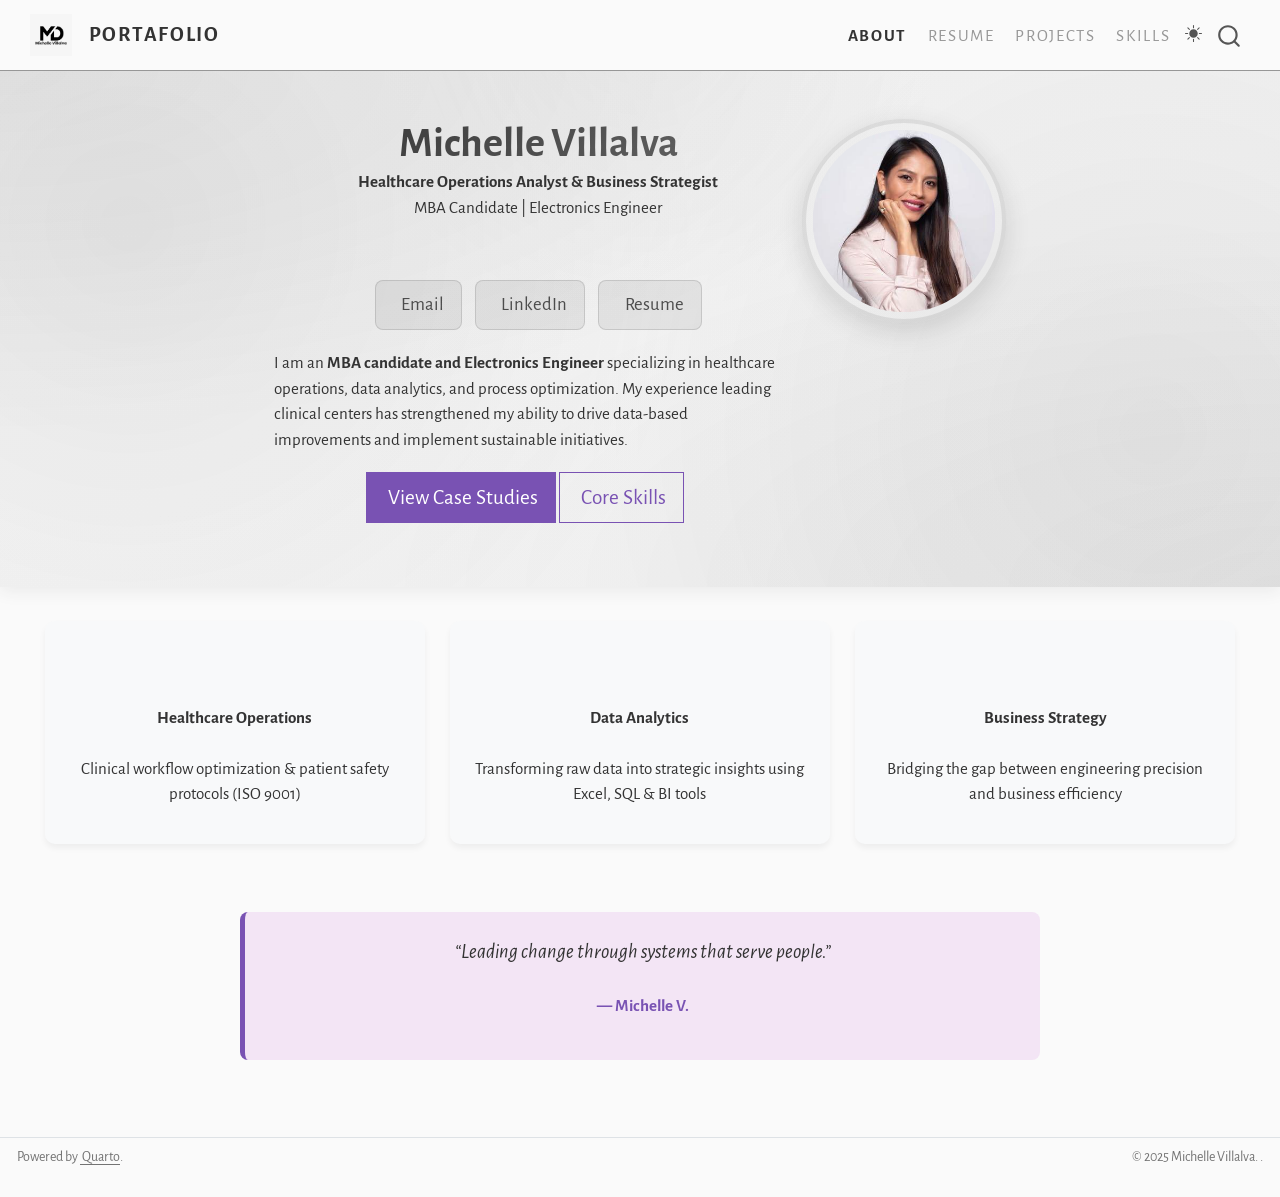
==== index.html @ 833f170c "Built site for gh-pages" ====
<!DOCTYPE html>
<html xmlns="http://www.w3.org/1999/xhtml" lang="en-GB" xml:lang="en-GB"><head>

<meta charset="utf-8">
<meta name="generator" content="quarto-1.8.25">

<meta name="viewport" content="width=device-width, initial-scale=1.0, user-scalable=yes">


<title>Michelle Villalva – Portafolio</title>
<style>
code{white-space: pre-wrap;}
span.smallcaps{font-variant: small-caps;}
div.columns{display: flex; gap: min(4vw, 1.5em);}
div.column{flex: auto; overflow-x: auto;}
div.hanging-indent{margin-left: 1.5em; text-indent: -1.5em;}
ul.task-list{list-style: none;}
ul.task-list li input[type="checkbox"] {
  width: 0.8em;
  margin: 0 0.8em 0.2em -1em; /* quarto-specific, see https://github.com/quarto-dev/quarto-cli/issues/4556 */ 
  vertical-align: middle;
}
</style>


<script src="site_libs/quarto-nav/quarto-nav.js"></script>
<script src="site_libs/quarto-nav/headroom.min.js"></script>
<script src="site_libs/clipboard/clipboard.min.js"></script>
<script src="site_libs/quarto-search/autocomplete.umd.js"></script>
<script src="site_libs/quarto-search/fuse.min.js"></script>
<script src="site_libs/quarto-search/quarto-search.js"></script>
<meta name="quarto:offset" content="./">
<link href="./Images/Logo.png" rel="icon" type="image/png">
<script src="site_libs/quarto-html/quarto.js" type="module"></script>
<script src="site_libs/quarto-html/tabsets/tabsets.js" type="module"></script>
<script src="site_libs/quarto-html/axe/axe-check.js" type="module"></script>
<script src="site_libs/quarto-html/popper.min.js"></script>
<script src="site_libs/quarto-html/tippy.umd.min.js"></script>
<link href="site_libs/quarto-html/tippy.css" rel="stylesheet">
<link href="site_libs/quarto-html/quarto-syntax-highlighting-7b89279ff1a6dce999919e0e67d4d9ec.css" rel="stylesheet" class="quarto-color-scheme" id="quarto-text-highlighting-styles">
<link href="site_libs/quarto-html/quarto-syntax-highlighting-dark-707d8167ce6003fca903bfe2be84ab7f.css" rel="stylesheet" class="quarto-color-scheme quarto-color-alternate" id="quarto-text-highlighting-styles">
<link href="site_libs/quarto-html/quarto-syntax-highlighting-7b89279ff1a6dce999919e0e67d4d9ec.css" rel="stylesheet" class="quarto-color-scheme-extra" id="quarto-text-highlighting-styles">
<script src="site_libs/bootstrap/bootstrap.min.js"></script>
<link href="site_libs/bootstrap/bootstrap-icons.css" rel="stylesheet">
<link href="site_libs/bootstrap/bootstrap-a17136f4d33a9f8bc275bee2c3d867d6.min.css" rel="stylesheet" append-hash="true" class="quarto-color-scheme" id="quarto-bootstrap" data-mode="light">
<link href="site_libs/bootstrap/bootstrap-dark-0ff5d8a0a2c96b8f7d39217c6cf8eadf.min.css" rel="stylesheet" append-hash="true" class="quarto-color-scheme quarto-color-alternate" id="quarto-bootstrap" data-mode="dark">
<link href="site_libs/bootstrap/bootstrap-a17136f4d33a9f8bc275bee2c3d867d6.min.css" rel="stylesheet" append-hash="true" class="quarto-color-scheme-extra" id="quarto-bootstrap" data-mode="light">
<script src="site_libs/quarto-contrib/iconify-3.0.0/iconify-icon.min.js"></script>
<script id="quarto-search-options" type="application/json">{
  "location": "navbar",
  "copy-button": false,
  "collapse-after": 3,
  "panel-placement": "end",
  "type": "overlay",
  "limit": 50,
  "keyboard-shortcut": [
    "f",
    "/",
    "s"
  ],
  "show-item-context": false,
  "language": {
    "search-no-results-text": "No results",
    "search-matching-documents-text": "matching documents",
    "search-copy-link-title": "Copy link to search",
    "search-hide-matches-text": "Hide additional matches",
    "search-more-match-text": "more match in this document",
    "search-more-matches-text": "more matches in this document",
    "search-clear-button-title": "Clear",
    "search-text-placeholder": "",
    "search-detached-cancel-button-title": "Cancel",
    "search-submit-button-title": "Submit",
    "search-label": "Search"
  }
}</script>


<meta property="og:title" content="Michelle Villalva – Portafolio">
<meta property="og:description" content="Healthcare Operations Analyst &amp; Business Strategist  MBA Candidate | Electronics Engineer">
<meta property="og:image" content="Images/Myself.jpg">
<meta property="og:site_name" content="Portafolio">
<meta name="twitter:title" content="Michelle Villalva – Portafolio">
<meta name="twitter:description" content="Healthcare Operations Analyst &amp; Business Strategist  MBA Candidate | Electronics Engineer">
<meta name="twitter:image" content="Images/Myself.jpg">
<meta name="twitter:card" content="summary_large_image">
</head>

<body class="nav-fixed fullcontent quarto-light"><script id="quarto-html-before-body" type="application/javascript">
    const toggleBodyColorMode = (bsSheetEl) => {
      const mode = bsSheetEl.getAttribute("data-mode");
      const bodyEl = window.document.querySelector("body");
      if (mode === "dark") {
        bodyEl.classList.add("quarto-dark");
        bodyEl.classList.remove("quarto-light");
      } else {
        bodyEl.classList.add("quarto-light");
        bodyEl.classList.remove("quarto-dark");
      }
    }
    const toggleBodyColorPrimary = () => {
      const bsSheetEl = window.document.querySelector("link#quarto-bootstrap:not([rel=disabled-stylesheet])");
      if (bsSheetEl) {
        toggleBodyColorMode(bsSheetEl);
      }
    }
    const setColorSchemeToggle = (alternate) => {
      const toggles = window.document.querySelectorAll('.quarto-color-scheme-toggle');
      for (let i=0; i < toggles.length; i++) {
        const toggle = toggles[i];
        if (toggle) {
          if (alternate) {
            toggle.classList.add("alternate");
          } else {
            toggle.classList.remove("alternate");
          }
        }
      }
    };
    const toggleColorMode = (alternate) => {
      // Switch the stylesheets
      const primaryStylesheets = window.document.querySelectorAll('link.quarto-color-scheme:not(.quarto-color-alternate)');
      const alternateStylesheets = window.document.querySelectorAll('link.quarto-color-scheme.quarto-color-alternate');
      manageTransitions('#quarto-margin-sidebar .nav-link', false);
      if (alternate) {
        // note: dark is layered on light, we don't disable primary!
        enableStylesheet(alternateStylesheets);
        for (const sheetNode of alternateStylesheets) {
          if (sheetNode.id === "quarto-bootstrap") {
            toggleBodyColorMode(sheetNode);
          }
        }
      } else {
        disableStylesheet(alternateStylesheets);
        enableStylesheet(primaryStylesheets)
        toggleBodyColorPrimary();
      }
      manageTransitions('#quarto-margin-sidebar .nav-link', true);
      // Switch the toggles
      setColorSchemeToggle(alternate)
      // Hack to workaround the fact that safari doesn't
      // properly recolor the scrollbar when toggling (#1455)
      if (navigator.userAgent.indexOf('Safari') > 0 && navigator.userAgent.indexOf('Chrome') == -1) {
        manageTransitions("body", false);
        window.scrollTo(0, 1);
        setTimeout(() => {
          window.scrollTo(0, 0);
          manageTransitions("body", true);
        }, 40);
      }
    }
    const disableStylesheet = (stylesheets) => {
      for (let i=0; i < stylesheets.length; i++) {
        const stylesheet = stylesheets[i];
        stylesheet.rel = 'disabled-stylesheet';
      }
    }
    const enableStylesheet = (stylesheets) => {
      for (let i=0; i < stylesheets.length; i++) {
        const stylesheet = stylesheets[i];
        if(stylesheet.rel !== 'stylesheet') { // for Chrome, which will still FOUC without this check
          stylesheet.rel = 'stylesheet';
        }
      }
    }
    const manageTransitions = (selector, allowTransitions) => {
      const els = window.document.querySelectorAll(selector);
      for (let i=0; i < els.length; i++) {
        const el = els[i];
        if (allowTransitions) {
          el.classList.remove('notransition');
        } else {
          el.classList.add('notransition');
        }
      }
    }
    const isFileUrl = () => {
      return window.location.protocol === 'file:';
    }
    const hasAlternateSentinel = () => {
      let styleSentinel = getColorSchemeSentinel();
      if (styleSentinel !== null) {
        return styleSentinel === "alternate";
      } else {
        return false;
      }
    }
    const setStyleSentinel = (alternate) => {
      const value = alternate ? "alternate" : "default";
      if (!isFileUrl()) {
        window.localStorage.setItem("quarto-color-scheme", value);
      } else {
        localAlternateSentinel = value;
      }
    }
    const getColorSchemeSentinel = () => {
      if (!isFileUrl()) {
        const storageValue = window.localStorage.getItem("quarto-color-scheme");
        return storageValue != null ? storageValue : localAlternateSentinel;
      } else {
        return localAlternateSentinel;
      }
    }
    const toggleGiscusIfUsed = (isAlternate, darkModeDefault) => {
      const baseTheme = document.querySelector('#giscus-base-theme')?.value ?? 'light';
      const alternateTheme = document.querySelector('#giscus-alt-theme')?.value ?? 'dark';
      let newTheme = '';
      if(authorPrefersDark) {
        newTheme = isAlternate ? baseTheme : alternateTheme;
      } else {
        newTheme = isAlternate ? alternateTheme : baseTheme;
      }
      const changeGiscusTheme = () => {
        // From: https://github.com/giscus/giscus/issues/336
        const sendMessage = (message) => {
          const iframe = document.querySelector('iframe.giscus-frame');
          if (!iframe) return;
          iframe.contentWindow.postMessage({ giscus: message }, 'https://giscus.app');
        }
        sendMessage({
          setConfig: {
            theme: newTheme
          }
        });
      }
      const isGiscussLoaded = window.document.querySelector('iframe.giscus-frame') !== null;
      if (isGiscussLoaded) {
        changeGiscusTheme();
      }
    };
    const authorPrefersDark = false;
    const darkModeDefault = authorPrefersDark;
      document.querySelector('link#quarto-text-highlighting-styles.quarto-color-scheme-extra').rel = 'disabled-stylesheet';
      document.querySelector('link#quarto-bootstrap.quarto-color-scheme-extra').rel = 'disabled-stylesheet';
    let localAlternateSentinel = darkModeDefault ? 'alternate' : 'default';
    // Dark / light mode switch
    window.quartoToggleColorScheme = () => {
      // Read the current dark / light value
      let toAlternate = !hasAlternateSentinel();
      toggleColorMode(toAlternate);
      setStyleSentinel(toAlternate);
      toggleGiscusIfUsed(toAlternate, darkModeDefault);
      window.dispatchEvent(new Event('resize'));
    };
    // Switch to dark mode if need be
    if (hasAlternateSentinel()) {
      toggleColorMode(true);
    } else {
      toggleColorMode(false);
    }
  </script>

<div id="quarto-search-results"></div>
  <header id="quarto-header" class="headroom fixed-top">
    <nav class="navbar navbar-expand-lg " data-bs-theme="dark">
      <div class="navbar-container container-fluid">
      <div class="navbar-brand-container mx-auto">
    <a href="./index.html" class="navbar-brand navbar-brand-logo">
    <img src="./Images/Logo.png" alt="Michelle Villalva Logo" class="navbar-logo light-content">
    <img src="./Images/Logo.png" alt="Michelle Villalva Logo" class="navbar-logo dark-content">
    </a>
    <a class="navbar-brand" href="./index.html">
    <span class="navbar-title">PORTAFOLIO</span>
    </a>
  </div>
            <div id="quarto-search" class="" title="Search"></div>
          <button class="navbar-toggler" type="button" data-bs-toggle="collapse" data-bs-target="#navbarCollapse" aria-controls="navbarCollapse" role="menu" aria-expanded="false" aria-label="Toggle navigation" onclick="if (window.quartoToggleHeadroom) { window.quartoToggleHeadroom(); }">
  <span class="navbar-toggler-icon"></span>
</button>
          <div class="collapse navbar-collapse" id="navbarCollapse">
            <ul class="navbar-nav navbar-nav-scroll ms-auto">
  <li class="nav-item">
    <a class="nav-link active" href="./index.html" aria-current="page"> 
<span class="menu-text">About</span></a>
  </li>  
  <li class="nav-item">
    <a class="nav-link" href="./resume.html"> 
<span class="menu-text">Resume</span></a>
  </li>  
  <li class="nav-item">
    <a class="nav-link" href="./projects.html"> 
<span class="menu-text">Projects</span></a>
  </li>  
  <li class="nav-item">
    <a class="nav-link" href="./skills.html"> 
<span class="menu-text">Skills</span></a>
  </li>  
</ul>
          </div> <!-- /navcollapse -->
            <div class="quarto-navbar-tools">
  <a href="" class="quarto-color-scheme-toggle quarto-navigation-tool  px-1" onclick="window.quartoToggleColorScheme(); return false;" title="Toggle dark mode"><i class="bi"></i></a>
</div>
      </div> <!-- /container-fluid -->
    </nav>
</header>
<!-- content -->
<div id="quarto-content" class="quarto-container page-columns page-rows-contents page-layout-article page-navbar">
<!-- sidebar -->
<!-- margin-sidebar -->
    
<!-- main -->
<main class="content page-columns page-full" id="quarto-document-content">





<div class="quarto-about-solana column-body">
  <div class="about-entity">
    <div class="entity-contents">
      <header id="title-block-header" class="quarto-title-block default">
<div class="quarto-title">
<h1 class="title">Michelle Villalva</h1>
<p class="subtitle lead"></p><p><strong>Healthcare Operations Analyst &amp; Business Strategist</strong> <br> MBA Candidate | Electronics Engineer</p><p></p>
</div>
<div class="quarto-title-meta">
  </div>
</header> <div class="about-links">
  <a href="mailto:michelle.villalva92@gmail.com" class="about-link" rel="" target="">
     <span class="about-link-text"><iconify-icon role="img" inline="" icon="fa6-solid:envelope" aria-label="Icon envelope from fa6-solid Iconify.design set." title="Icon envelope from fa6-solid Iconify.design set."></iconify-icon> Email</span>
  </a>
  <a href="https://www.linkedin.com/in/mdvillalva1/" class="about-link" rel="" target="">
     <span class="about-link-text"><iconify-icon role="img" inline="" icon="fa6-brands:linkedin" aria-label="Icon linkedin from fa6-brands Iconify.design set." title="Icon linkedin from fa6-brands Iconify.design set."></iconify-icon> LinkedIn</span>
  </a>
  <a href="/Files/Michelle_Villalva_Resume.pdf" class="about-link" rel="" target="_blank">
     <span class="about-link-text"><iconify-icon role="img" inline="" icon="fa6-solid:file-pdf" aria-label="Icon file-pdf from fa6-solid Iconify.design set." title="Icon file-pdf from fa6-solid Iconify.design set."></iconify-icon> Resume</span>
  </a>
</div>
      <div class="about-contents"><div id="hero-heading">
<p>I am an <strong>MBA candidate and Electronics Engineer</strong> specializing in healthcare operations, data analytics, and process optimization. My experience leading clinical centers has strengthened my ability to drive data-based improvements and implement sustainable initiatives.</p>
<div style="display: flex; gap: 15px; justify-content: center; align-items: center; width: 100%; margin-top: 20px; margin-bottom: 30px;">
<p><a href="./projects.html" class="btn btn-primary btn-lg" role="button" style="background-color: #7952b3; border-color: #7952b3;"> <iconify-icon role="img" inline="" icon="fa6-solid:chart-line" aria-label="Icon chart-line from fa6-solid Iconify.design set." title="Icon chart-line from fa6-solid Iconify.design set."></iconify-icon> View Case Studies </a> <a href="./skills.html" class="btn btn-outline-primary btn-lg" role="button" style="color: #7952b3; border-color: #7952b3;"> <iconify-icon role="img" inline="" icon="fa6-solid:layer-group" aria-label="Icon layer-group from fa6-solid Iconify.design set." title="Icon layer-group from fa6-solid Iconify.design set."></iconify-icon> Core Skills </a></p>
</div>
</div></div>
    </div>
    <img src="Images/Myself.jpg" class="about-image
  round " style="height: 12em; width: 12em;">
  </div>
</div>

<div class="column-page">
<div class="grid">
<section id="section" class="level3 g-col-12 g-col-md-4" style="background-color: #f8f9fa; border-radius: 10px; padding: 20px; text-align: center; box-shadow: 0 4px 6px rgba(0,0,0,0.05);">
<h3 data-anchor-id="section"><iconify-icon role="img" inline="" icon="fa6-solid:hospital-user" aria-label="Icon hospital-user from fa6-solid Iconify.design set." title="Icon hospital-user from fa6-solid Iconify.design set."></iconify-icon></h3>
<p><strong>Healthcare Operations</strong> <br><br> Clinical workflow optimization &amp; patient safety protocols (ISO 9001)</p>
</section>
<section id="section-1" class="level3 g-col-12 g-col-md-4" style="background-color: #f8f9fa; border-radius: 10px; padding: 20px; text-align: center; box-shadow: 0 4px 6px rgba(0,0,0,0.05);">
<h3 data-anchor-id="section-1"><iconify-icon role="img" inline="" icon="fa6-solid:database" aria-label="Icon database from fa6-solid Iconify.design set." title="Icon database from fa6-solid Iconify.design set."></iconify-icon></h3>
<p><strong>Data Analytics</strong> <br><br> Transforming raw data into strategic insights using Excel, SQL &amp; BI tools</p>
</section>
<section id="section-2" class="level3 g-col-12 g-col-md-4" style="background-color: #f8f9fa; border-radius: 10px; padding: 20px; text-align: center; box-shadow: 0 4px 6px rgba(0,0,0,0.05);">
<h3 data-anchor-id="section-2"><iconify-icon role="img" inline="" icon="fa6-solid:lightbulb" aria-label="Icon lightbulb from fa6-solid Iconify.design set." title="Icon lightbulb from fa6-solid Iconify.design set."></iconify-icon></h3>
<p><strong>Business Strategy</strong> <br><br> Bridging the gap between engineering precision and business efficiency</p>
</section>
</div>
<p><br><br></p>
<div style="background-color: #f3e5f5; padding: 25px; border-radius: 8px; border-left: 5px solid #7952b3; text-align: center; max-width: 800px; margin: 0 auto;">
<p><span style="font-size: 1.2em; font-style: italic; color: #333;"> “Leading change through systems that serve people.” </span> <br><br> <span style="font-weight: bold; color: #7952b3;">— Michelle V.</span></p>
</div>
</div>




<a onclick="window.scrollTo(0, 0); return false;" role="button" id="quarto-back-to-top"><i class="bi bi-arrow-up"></i> Back to top</a></main> <!-- /main -->
<script id="quarto-html-after-body" type="application/javascript">
  window.document.addEventListener("DOMContentLoaded", function (event) {
    // Ensure there is a toggle, if there isn't float one in the top right
    if (window.document.querySelector('.quarto-color-scheme-toggle') === null) {
      const a = window.document.createElement('a');
      a.classList.add('top-right');
      a.classList.add('quarto-color-scheme-toggle');
      a.href = "";
      a.onclick = function() { try { window.quartoToggleColorScheme(); } catch {} return false; };
      const i = window.document.createElement("i");
      i.classList.add('bi');
      a.appendChild(i);
      window.document.body.appendChild(a);
    }
    setColorSchemeToggle(hasAlternateSentinel())
    const isCodeAnnotation = (el) => {
      for (const clz of el.classList) {
        if (clz.startsWith('code-annotation-')) {                     
          return true;
        }
      }
      return false;
    }
    const onCopySuccess = function(e) {
      // button target
      const button = e.trigger;
      // don't keep focus
      button.blur();
      // flash "checked"
      button.classList.add('code-copy-button-checked');
      var currentTitle = button.getAttribute("title");
      button.setAttribute("title", "Copied!");
      let tooltip;
      if (window.bootstrap) {
        button.setAttribute("data-bs-toggle", "tooltip");
        button.setAttribute("data-bs-placement", "left");
        button.setAttribute("data-bs-title", "Copied!");
        tooltip = new bootstrap.Tooltip(button, 
          { trigger: "manual", 
            customClass: "code-copy-button-tooltip",
            offset: [0, -8]});
        tooltip.show();    
      }
      setTimeout(function() {
        if (tooltip) {
          tooltip.hide();
          button.removeAttribute("data-bs-title");
          button.removeAttribute("data-bs-toggle");
          button.removeAttribute("data-bs-placement");
        }
        button.setAttribute("title", currentTitle);
        button.classList.remove('code-copy-button-checked');
      }, 1000);
      // clear code selection
      e.clearSelection();
    }
    const getTextToCopy = function(trigger) {
      const outerScaffold = trigger.parentElement.cloneNode(true);
      const codeEl = outerScaffold.querySelector('code');
      for (const childEl of codeEl.children) {
        if (isCodeAnnotation(childEl)) {
          childEl.remove();
        }
      }
      return codeEl.innerText;
    }
    const clipboard = new window.ClipboardJS('.code-copy-button:not([data-in-quarto-modal])', {
      text: getTextToCopy
    });
    clipboard.on('success', onCopySuccess);
    if (window.document.getElementById('quarto-embedded-source-code-modal')) {
      const clipboardModal = new window.ClipboardJS('.code-copy-button[data-in-quarto-modal]', {
        text: getTextToCopy,
        container: window.document.getElementById('quarto-embedded-source-code-modal')
      });
      clipboardModal.on('success', onCopySuccess);
    }
    const viewSource = window.document.getElementById('quarto-view-source') ||
                       window.document.getElementById('quarto-code-tools-source');
    if (viewSource) {
      const sourceUrl = viewSource.getAttribute("data-quarto-source-url");
      viewSource.addEventListener("click", function(e) {
        if (sourceUrl) {
          // rstudio viewer pane
          if (/\bcapabilities=\b/.test(window.location)) {
            window.open(sourceUrl);
          } else {
            window.location.href = sourceUrl;
          }
        } else {
          const modal = new bootstrap.Modal(document.getElementById('quarto-embedded-source-code-modal'));
          modal.show();
        }
        return false;
      });
    }
    function toggleCodeHandler(show) {
      return function(e) {
        const detailsSrc = window.document.querySelectorAll(".cell > details > .sourceCode");
        for (let i=0; i<detailsSrc.length; i++) {
          const details = detailsSrc[i].parentElement;
          if (show) {
            details.open = true;
          } else {
            details.removeAttribute("open");
          }
        }
        const cellCodeDivs = window.document.querySelectorAll(".cell > .sourceCode");
        const fromCls = show ? "hidden" : "unhidden";
        const toCls = show ? "unhidden" : "hidden";
        for (let i=0; i<cellCodeDivs.length; i++) {
          const codeDiv = cellCodeDivs[i];
          if (codeDiv.classList.contains(fromCls)) {
            codeDiv.classList.remove(fromCls);
            codeDiv.classList.add(toCls);
          } 
        }
        return false;
      }
    }
    const hideAllCode = window.document.getElementById("quarto-hide-all-code");
    if (hideAllCode) {
      hideAllCode.addEventListener("click", toggleCodeHandler(false));
    }
    const showAllCode = window.document.getElementById("quarto-show-all-code");
    if (showAllCode) {
      showAllCode.addEventListener("click", toggleCodeHandler(true));
    }
      var localhostRegex = new RegExp(/^(?:http|https):\/\/localhost\:?[0-9]*\//);
      var mailtoRegex = new RegExp(/^mailto:/);
        var filterRegex = new RegExp('/' + window.location.host + '/');
      var isInternal = (href) => {
          return filterRegex.test(href) || localhostRegex.test(href) || mailtoRegex.test(href);
      }
      // Inspect non-navigation links and adorn them if external
     var links = window.document.querySelectorAll('a[href]:not(.nav-link):not(.navbar-brand):not(.toc-action):not(.sidebar-link):not(.sidebar-item-toggle):not(.pagination-link):not(.no-external):not([aria-hidden]):not(.dropdown-item):not(.quarto-navigation-tool):not(.about-link)');
      for (var i=0; i<links.length; i++) {
        const link = links[i];
        if (!isInternal(link.href)) {
          // undo the damage that might have been done by quarto-nav.js in the case of
          // links that we want to consider external
          if (link.dataset.originalHref !== undefined) {
            link.href = link.dataset.originalHref;
          }
            // target, if specified
            link.setAttribute("target", "_blank");
            if (link.getAttribute("rel") === null) {
              link.setAttribute("rel", "noopener");
            }
        }
      }
    function tippyHover(el, contentFn, onTriggerFn, onUntriggerFn) {
      const config = {
        allowHTML: true,
        maxWidth: 500,
        delay: 100,
        arrow: false,
        appendTo: function(el) {
            return el.parentElement;
        },
        interactive: true,
        interactiveBorder: 10,
        theme: 'quarto',
        placement: 'bottom-start',
      };
      if (contentFn) {
        config.content = contentFn;
      }
      if (onTriggerFn) {
        config.onTrigger = onTriggerFn;
      }
      if (onUntriggerFn) {
        config.onUntrigger = onUntriggerFn;
      }
      window.tippy(el, config); 
    }
    const noterefs = window.document.querySelectorAll('a[role="doc-noteref"]');
    for (var i=0; i<noterefs.length; i++) {
      const ref = noterefs[i];
      tippyHover(ref, function() {
        // use id or data attribute instead here
        let href = ref.getAttribute('data-footnote-href') || ref.getAttribute('href');
        try { href = new URL(href).hash; } catch {}
        const id = href.replace(/^#\/?/, "");
        const note = window.document.getElementById(id);
        if (note) {
          return note.innerHTML;
        } else {
          return "";
        }
      });
    }
    const xrefs = window.document.querySelectorAll('a.quarto-xref');
    const processXRef = (id, note) => {
      // Strip column container classes
      const stripColumnClz = (el) => {
        el.classList.remove("page-full", "page-columns");
        if (el.children) {
          for (const child of el.children) {
            stripColumnClz(child);
          }
        }
      }
      stripColumnClz(note)
      if (id === null || id.startsWith('sec-')) {
        // Special case sections, only their first couple elements
        const container = document.createElement("div");
        if (note.children && note.children.length > 2) {
          container.appendChild(note.children[0].cloneNode(true));
          for (let i = 1; i < note.children.length; i++) {
            const child = note.children[i];
            if (child.tagName === "P" && child.innerText === "") {
              continue;
            } else {
              container.appendChild(child.cloneNode(true));
              break;
            }
          }
          if (window.Quarto?.typesetMath) {
            window.Quarto.typesetMath(container);
          }
          return container.innerHTML
        } else {
          if (window.Quarto?.typesetMath) {
            window.Quarto.typesetMath(note);
          }
          return note.innerHTML;
        }
      } else {
        // Remove any anchor links if they are present
        const anchorLink = note.querySelector('a.anchorjs-link');
        if (anchorLink) {
          anchorLink.remove();
        }
        if (window.Quarto?.typesetMath) {
          window.Quarto.typesetMath(note);
        }
        if (note.classList.contains("callout")) {
          return note.outerHTML;
        } else {
          return note.innerHTML;
        }
      }
    }
    for (var i=0; i<xrefs.length; i++) {
      const xref = xrefs[i];
      tippyHover(xref, undefined, function(instance) {
        instance.disable();
        let url = xref.getAttribute('href');
        let hash = undefined; 
        if (url.startsWith('#')) {
          hash = url;
        } else {
          try { hash = new URL(url).hash; } catch {}
        }
        if (hash) {
          const id = hash.replace(/^#\/?/, "");
          const note = window.document.getElementById(id);
          if (note !== null) {
            try {
              const html = processXRef(id, note.cloneNode(true));
              instance.setContent(html);
            } finally {
              instance.enable();
              instance.show();
            }
          } else {
            // See if we can fetch this
            fetch(url.split('#')[0])
            .then(res => res.text())
            .then(html => {
              const parser = new DOMParser();
              const htmlDoc = parser.parseFromString(html, "text/html");
              const note = htmlDoc.getElementById(id);
              if (note !== null) {
                const html = processXRef(id, note);
                instance.setContent(html);
              } 
            }).finally(() => {
              instance.enable();
              instance.show();
            });
          }
        } else {
          // See if we can fetch a full url (with no hash to target)
          // This is a special case and we should probably do some content thinning / targeting
          fetch(url)
          .then(res => res.text())
          .then(html => {
            const parser = new DOMParser();
            const htmlDoc = parser.parseFromString(html, "text/html");
            const note = htmlDoc.querySelector('main.content');
            if (note !== null) {
              // This should only happen for chapter cross references
              // (since there is no id in the URL)
              // remove the first header
              if (note.children.length > 0 && note.children[0].tagName === "HEADER") {
                note.children[0].remove();
              }
              const html = processXRef(null, note);
              instance.setContent(html);
            } 
          }).finally(() => {
            instance.enable();
            instance.show();
          });
        }
      }, function(instance) {
      });
    }
        let selectedAnnoteEl;
        const selectorForAnnotation = ( cell, annotation) => {
          let cellAttr = 'data-code-cell="' + cell + '"';
          let lineAttr = 'data-code-annotation="' +  annotation + '"';
          const selector = 'span[' + cellAttr + '][' + lineAttr + ']';
          return selector;
        }
        const selectCodeLines = (annoteEl) => {
          const doc = window.document;
          const targetCell = annoteEl.getAttribute("data-target-cell");
          const targetAnnotation = annoteEl.getAttribute("data-target-annotation");
          const annoteSpan = window.document.querySelector(selectorForAnnotation(targetCell, targetAnnotation));
          const lines = annoteSpan.getAttribute("data-code-lines").split(",");
          const lineIds = lines.map((line) => {
            return targetCell + "-" + line;
          })
          let top = null;
          let height = null;
          let parent = null;
          if (lineIds.length > 0) {
              //compute the position of the single el (top and bottom and make a div)
              const el = window.document.getElementById(lineIds[0]);
              top = el.offsetTop;
              height = el.offsetHeight;
              parent = el.parentElement.parentElement;
            if (lineIds.length > 1) {
              const lastEl = window.document.getElementById(lineIds[lineIds.length - 1]);
              const bottom = lastEl.offsetTop + lastEl.offsetHeight;
              height = bottom - top;
            }
            if (top !== null && height !== null && parent !== null) {
              // cook up a div (if necessary) and position it 
              let div = window.document.getElementById("code-annotation-line-highlight");
              if (div === null) {
                div = window.document.createElement("div");
                div.setAttribute("id", "code-annotation-line-highlight");
                div.style.position = 'absolute';
                parent.appendChild(div);
              }
              div.style.top = top - 2 + "px";
              div.style.height = height + 4 + "px";
              div.style.left = 0;
              let gutterDiv = window.document.getElementById("code-annotation-line-highlight-gutter");
              if (gutterDiv === null) {
                gutterDiv = window.document.createElement("div");
                gutterDiv.setAttribute("id", "code-annotation-line-highlight-gutter");
                gutterDiv.style.position = 'absolute';
                const codeCell = window.document.getElementById(targetCell);
                const gutter = codeCell.querySelector('.code-annotation-gutter');
                gutter.appendChild(gutterDiv);
              }
              gutterDiv.style.top = top - 2 + "px";
              gutterDiv.style.height = height + 4 + "px";
            }
            selectedAnnoteEl = annoteEl;
          }
        };
        const unselectCodeLines = () => {
          const elementsIds = ["code-annotation-line-highlight", "code-annotation-line-highlight-gutter"];
          elementsIds.forEach((elId) => {
            const div = window.document.getElementById(elId);
            if (div) {
              div.remove();
            }
          });
          selectedAnnoteEl = undefined;
        };
          // Handle positioning of the toggle
      window.addEventListener(
        "resize",
        throttle(() => {
          elRect = undefined;
          if (selectedAnnoteEl) {
            selectCodeLines(selectedAnnoteEl);
          }
        }, 10)
      );
      function throttle(fn, ms) {
      let throttle = false;
      let timer;
        return (...args) => {
          if(!throttle) { // first call gets through
              fn.apply(this, args);
              throttle = true;
          } else { // all the others get throttled
              if(timer) clearTimeout(timer); // cancel #2
              timer = setTimeout(() => {
                fn.apply(this, args);
                timer = throttle = false;
              }, ms);
          }
        };
      }
        // Attach click handler to the DT
        const annoteDls = window.document.querySelectorAll('dt[data-target-cell]');
        for (const annoteDlNode of annoteDls) {
          annoteDlNode.addEventListener('click', (event) => {
            const clickedEl = event.target;
            if (clickedEl !== selectedAnnoteEl) {
              unselectCodeLines();
              const activeEl = window.document.querySelector('dt[data-target-cell].code-annotation-active');
              if (activeEl) {
                activeEl.classList.remove('code-annotation-active');
              }
              selectCodeLines(clickedEl);
              clickedEl.classList.add('code-annotation-active');
            } else {
              // Unselect the line
              unselectCodeLines();
              clickedEl.classList.remove('code-annotation-active');
            }
          });
        }
    const findCites = (el) => {
      const parentEl = el.parentElement;
      if (parentEl) {
        const cites = parentEl.dataset.cites;
        if (cites) {
          return {
            el,
            cites: cites.split(' ')
          };
        } else {
          return findCites(el.parentElement)
        }
      } else {
        return undefined;
      }
    };
    var bibliorefs = window.document.querySelectorAll('a[role="doc-biblioref"]');
    for (var i=0; i<bibliorefs.length; i++) {
      const ref = bibliorefs[i];
      const citeInfo = findCites(ref);
      if (citeInfo) {
        tippyHover(citeInfo.el, function() {
          var popup = window.document.createElement('div');
          citeInfo.cites.forEach(function(cite) {
            var citeDiv = window.document.createElement('div');
            citeDiv.classList.add('hanging-indent');
            citeDiv.classList.add('csl-entry');
            var biblioDiv = window.document.getElementById('ref-' + cite);
            if (biblioDiv) {
              citeDiv.innerHTML = biblioDiv.innerHTML;
            }
            popup.appendChild(citeDiv);
          });
          return popup.innerHTML;
        });
      }
    }
  });
  </script>
</div> <!-- /content -->
<footer class="footer">
  <div class="nav-footer">
    <div class="nav-footer-left">
<p>Powered by <a href="https://quarto.org"><iconify-icon role="img" inline="" icon="simple-icons:quarto" aria-label="Quarto Logo" title="Quarto Logo"></iconify-icon> Quarto</a>.</p>
</div>   
    <div class="nav-footer-center">
      &nbsp;
    </div>
    <div class="nav-footer-right">
<p>© 2025 Michelle Villalva. <iconify-icon role="img" inline="" icon="octicon:heart-fill-16" aria-label="Heart" title="Heart"></iconify-icon>.</p>
</div>
  </div>
</footer>
<script>
  document.querySelectorAll('header#title-block-header div, header#title-block-header p').forEach(function(el) {
    if (!el.textContent.trim()) {
      el.style.display = 'none';
      el.textContent = "";
    }
  });
</script>




</body></html>
---- site_libs/quarto-html/tippy.css ----
.tippy-box[data-animation=fade][data-state=hidden]{opacity:0}[data-tippy-root]{max-width:calc(100vw - 10px)}.tippy-box{position:relative;background-color:#333;color:#fff;border-radius:4px;font-size:14px;line-height:1.4;white-space:normal;outline:0;transition-property:transform,visibility,opacity}.tippy-box[data-placement^=top]>.tippy-arrow{bottom:0}.tippy-box[data-placement^=top]>.tippy-arrow:before{bottom:-7px;left:0;border-width:8px 8px 0;border-top-color:initial;transform-origin:center top}.tippy-box[data-placement^=bottom]>.tippy-arrow{top:0}.tippy-box[data-placement^=bottom]>.tippy-arrow:before{top:-7px;left:0;border-width:0 8px 8px;border-bottom-color:initial;transform-origin:center bottom}.tippy-box[data-placement^=left]>.tippy-arrow{right:0}.tippy-box[data-placement^=left]>.tippy-arrow:before{border-width:8px 0 8px 8px;border-left-color:initial;right:-7px;transform-origin:center left}.tippy-box[data-placement^=right]>.tippy-arrow{left:0}.tippy-box[data-placement^=right]>.tippy-arrow:before{left:-7px;border-width:8px 8px 8px 0;border-right-color:initial;transform-origin:center right}.tippy-box[data-inertia][data-state=visible]{transition-timing-function:cubic-bezier(.54,1.5,.38,1.11)}.tippy-arrow{width:16px;height:16px;color:#333}.tippy-arrow:before{content:"";position:absolute;border-color:transparent;border-style:solid}.tippy-content{position:relative;padding:5px 9px;z-index:1}
---- site_libs/quarto-html/quarto-syntax-highlighting-7b89279ff1a6dce999919e0e67d4d9ec.css ----
/* quarto syntax highlight colors */
:root {
  --quarto-hl-ot-color: #003B4F;
  --quarto-hl-at-color: #657422;
  --quarto-hl-ss-color: #20794D;
  --quarto-hl-an-color: #5E5E5E;
  --quarto-hl-fu-color: #4758AB;
  --quarto-hl-st-color: #20794D;
  --quarto-hl-cf-color: #003B4F;
  --quarto-hl-op-color: #5E5E5E;
  --quarto-hl-er-color: #AD0000;
  --quarto-hl-bn-color: #AD0000;
  --quarto-hl-al-color: #AD0000;
  --quarto-hl-va-color: #111111;
  --quarto-hl-bu-color: inherit;
  --quarto-hl-ex-color: inherit;
  --quarto-hl-pp-color: #AD0000;
  --quarto-hl-in-color: #5E5E5E;
  --quarto-hl-vs-color: #20794D;
  --quarto-hl-wa-color: #5E5E5E;
  --quarto-hl-do-color: #5E5E5E;
  --quarto-hl-im-color: #00769E;
  --quarto-hl-ch-color: #20794D;
  --quarto-hl-dt-color: #AD0000;
  --quarto-hl-fl-color: #AD0000;
  --quarto-hl-co-color: #5E5E5E;
  --quarto-hl-cv-color: #5E5E5E;
  --quarto-hl-cn-color: #8f5902;
  --quarto-hl-sc-color: #5E5E5E;
  --quarto-hl-dv-color: #AD0000;
  --quarto-hl-kw-color: #003B4F;
}

/* other quarto variables */
:root {
  --quarto-font-monospace: SFMono-Regular, Menlo, Monaco, Consolas, "Liberation Mono", "Courier New", monospace;
}

/* syntax highlight based on Pandoc's rules */
pre > code.sourceCode > span {
  color: #003B4F;
}

code.sourceCode > span {
  color: #003B4F;
}

div.sourceCode,
div.sourceCode pre.sourceCode {
  color: #003B4F;
}

/* Normal */
code span {
  color: #003B4F;
}

/* Alert */
code span.al {
  color: #AD0000;
  font-style: inherit;
}

/* Annotation */
code span.an {
  color: #5E5E5E;
  font-style: inherit;
}

/* Attribute */
code span.at {
  color: #657422;
  font-style: inherit;
}

/* BaseN */
code span.bn {
  color: #AD0000;
  font-style: inherit;
}

/* BuiltIn */
code span.bu {
  font-style: inherit;
}

/* ControlFlow */
code span.cf {
  color: #003B4F;
  font-weight: bold;
  font-style: inherit;
}

/* Char */
code span.ch {
  color: #20794D;
  font-style: inherit;
}

/* Constant */
code span.cn {
  color: #8f5902;
  font-style: inherit;
}

/* Comment */
code span.co {
  color: #5E5E5E;
  font-style: inherit;
}

/* CommentVar */
code span.cv {
  color: #5E5E5E;
  font-style: italic;
}

/* Documentation */
code span.do {
  color: #5E5E5E;
  font-style: italic;
}

/* DataType */
code span.dt {
  color: #AD0000;
  font-style: inherit;
}

/* DecVal */
code span.dv {
  color: #AD0000;
  font-style: inherit;
}

/* Error */
code span.er {
  color: #AD0000;
  font-style: inherit;
}

/* Extension */
code span.ex {
  font-style: inherit;
}

/* Float */
code span.fl {
  color: #AD0000;
  font-style: inherit;
}

/* Function */
code span.fu {
  color: #4758AB;
  font-style: inherit;
}

/* Import */
code span.im {
  color: #00769E;
  font-style: inherit;
}

/* Information */
code span.in {
  color: #5E5E5E;
  font-style: inherit;
}

/* Keyword */
code span.kw {
  color: #003B4F;
  font-weight: bold;
  font-style: inherit;
}

/* Operator */
code span.op {
  color: #5E5E5E;
  font-style: inherit;
}

/* Other */
code span.ot {
  color: #003B4F;
  font-style: inherit;
}

/* Preprocessor */
code span.pp {
  color: #AD0000;
  font-style: inherit;
}

/* SpecialChar */
code span.sc {
  color: #5E5E5E;
  font-style: inherit;
}

/* SpecialString */
code span.ss {
  color: #20794D;
  font-style: inherit;
}

/* String */
code span.st {
  color: #20794D;
  font-style: inherit;
}

/* Variable */
code span.va {
  color: #111111;
  font-style: inherit;
}

/* VerbatimString */
code span.vs {
  color: #20794D;
  font-style: inherit;
}

/* Warning */
code span.wa {
  color: #5E5E5E;
  font-style: italic;
}

.prevent-inlining {
  content: "</";
}

/*# sourceMappingURL=3944bc705cfaf4c80e56f77c5205168a.css.map */
---- site_libs/quarto-html/quarto-syntax-highlighting-dark-707d8167ce6003fca903bfe2be84ab7f.css ----
/* quarto syntax highlight colors */
:root {
  --quarto-hl-al-color: #f07178;
  --quarto-hl-an-color: #d4d0ab;
  --quarto-hl-at-color: #00e0e0;
  --quarto-hl-bn-color: #d4d0ab;
  --quarto-hl-bu-color: #abe338;
  --quarto-hl-ch-color: #abe338;
  --quarto-hl-co-color: #f8f8f2;
  --quarto-hl-cv-color: #ffd700;
  --quarto-hl-cn-color: #ffd700;
  --quarto-hl-cf-color: #ffa07a;
  --quarto-hl-dt-color: #ffa07a;
  --quarto-hl-dv-color: #d4d0ab;
  --quarto-hl-do-color: #f8f8f2;
  --quarto-hl-er-color: #f07178;
  --quarto-hl-ex-color: #00e0e0;
  --quarto-hl-fl-color: #d4d0ab;
  --quarto-hl-fu-color: #ffa07a;
  --quarto-hl-im-color: #abe338;
  --quarto-hl-in-color: #d4d0ab;
  --quarto-hl-kw-color: #ffa07a;
  --quarto-hl-op-color: #ffa07a;
  --quarto-hl-ot-color: #00e0e0;
  --quarto-hl-pp-color: #dcc6e0;
  --quarto-hl-re-color: #00e0e0;
  --quarto-hl-sc-color: #abe338;
  --quarto-hl-ss-color: #abe338;
  --quarto-hl-st-color: #abe338;
  --quarto-hl-va-color: #00e0e0;
  --quarto-hl-vs-color: #abe338;
  --quarto-hl-wa-color: #dcc6e0;
}

/* other quarto variables */
:root {
  --quarto-font-monospace: SFMono-Regular, Menlo, Monaco, Consolas, "Liberation Mono", "Courier New", monospace;
}

/* syntax highlight based on Pandoc's rules */
pre > code.sourceCode > span {
  color: #f8f8f2;
}

code.sourceCode > span {
  color: #f8f8f2;
}

div.sourceCode,
div.sourceCode pre.sourceCode {
  color: #f8f8f2;
}

/* Normal */
code span {
  color: #f8f8f2;
}

/* Alert */
code span.al {
  color: #f07178;
}

/* Annotation */
code span.an {
  color: #d4d0ab;
}

/* Attribute */
code span.at {
  color: #00e0e0;
}

/* BaseN */
code span.bn {
  color: #d4d0ab;
}

/* BuiltIn */
code span.bu {
  color: #abe338;
}

/* ControlFlow */
code span.cf {
  font-weight: bold;
  color: #ffa07a;
}

/* Char */
code span.ch {
  color: #abe338;
}

/* Constant */
code span.cn {
  color: #ffd700;
}

/* Comment */
code span.co {
  font-style: italic;
  color: #f8f8f2;
}

/* CommentVar */
code span.cv {
  color: #ffd700;
}

/* Documentation */
code span.do {
  color: #f8f8f2;
}

/* DataType */
code span.dt {
  color: #ffa07a;
}

/* DecVal */
code span.dv {
  color: #d4d0ab;
}

/* Error */
code span.er {
  color: #f07178;
  text-decoration: underline;
}

/* Extension */
code span.ex {
  font-weight: bold;
  color: #00e0e0;
}

/* Float */
code span.fl {
  color: #d4d0ab;
}

/* Function */
code span.fu {
  color: #ffa07a;
}

/* Import */
code span.im {
  color: #abe338;
}

/* Information */
code span.in {
  color: #d4d0ab;
}

/* Keyword */
code span.kw {
  font-weight: bold;
  color: #ffa07a;
}

/* Operator */
code span.op {
  color: #ffa07a;
}

/* Other */
code span.ot {
  color: #00e0e0;
}

/* Preprocessor */
code span.pp {
  color: #dcc6e0;
}

/* RegionMarker */
code span.re {
  background-color: #f8f8f2;
  color: #00e0e0;
}

/* SpecialChar */
code span.sc {
  color: #abe338;
}

/* SpecialString */
code span.ss {
  color: #abe338;
}

/* String */
code span.st {
  color: #abe338;
}

/* Variable */
code span.va {
  color: #00e0e0;
}

/* VerbatimString */
code span.vs {
  color: #abe338;
}

/* Warning */
code span.wa {
  color: #dcc6e0;
}

.prevent-inlining {
  content: "</";
}

/*# sourceMappingURL=f5ab3bb6f5ded8da9f12dd3a91d3da26.css.map */
---- site_libs/quarto-html/quarto-syntax-highlighting-7b89279ff1a6dce999919e0e67d4d9ec.css ----
/* quarto syntax highlight colors */
:root {
  --quarto-hl-ot-color: #003B4F;
  --quarto-hl-at-color: #657422;
  --quarto-hl-ss-color: #20794D;
  --quarto-hl-an-color: #5E5E5E;
  --quarto-hl-fu-color: #4758AB;
  --quarto-hl-st-color: #20794D;
  --quarto-hl-cf-color: #003B4F;
  --quarto-hl-op-color: #5E5E5E;
  --quarto-hl-er-color: #AD0000;
  --quarto-hl-bn-color: #AD0000;
  --quarto-hl-al-color: #AD0000;
  --quarto-hl-va-color: #111111;
  --quarto-hl-bu-color: inherit;
  --quarto-hl-ex-color: inherit;
  --quarto-hl-pp-color: #AD0000;
  --quarto-hl-in-color: #5E5E5E;
  --quarto-hl-vs-color: #20794D;
  --quarto-hl-wa-color: #5E5E5E;
  --quarto-hl-do-color: #5E5E5E;
  --quarto-hl-im-color: #00769E;
  --quarto-hl-ch-color: #20794D;
  --quarto-hl-dt-color: #AD0000;
  --quarto-hl-fl-color: #AD0000;
  --quarto-hl-co-color: #5E5E5E;
  --quarto-hl-cv-color: #5E5E5E;
  --quarto-hl-cn-color: #8f5902;
  --quarto-hl-sc-color: #5E5E5E;
  --quarto-hl-dv-color: #AD0000;
  --quarto-hl-kw-color: #003B4F;
}

/* other quarto variables */
:root {
  --quarto-font-monospace: SFMono-Regular, Menlo, Monaco, Consolas, "Liberation Mono", "Courier New", monospace;
}

/* syntax highlight based on Pandoc's rules */
pre > code.sourceCode > span {
  color: #003B4F;
}

code.sourceCode > span {
  color: #003B4F;
}

div.sourceCode,
div.sourceCode pre.sourceCode {
  color: #003B4F;
}

/* Normal */
code span {
  color: #003B4F;
}

/* Alert */
code span.al {
  color: #AD0000;
  font-style: inherit;
}

/* Annotation */
code span.an {
  color: #5E5E5E;
  font-style: inherit;
}

/* Attribute */
code span.at {
  color: #657422;
  font-style: inherit;
}

/* BaseN */
code span.bn {
  color: #AD0000;
  font-style: inherit;
}

/* BuiltIn */
code span.bu {
  font-style: inherit;
}

/* ControlFlow */
code span.cf {
  color: #003B4F;
  font-weight: bold;
  font-style: inherit;
}

/* Char */
code span.ch {
  color: #20794D;
  font-style: inherit;
}

/* Constant */
code span.cn {
  color: #8f5902;
  font-style: inherit;
}

/* Comment */
code span.co {
  color: #5E5E5E;
  font-style: inherit;
}

/* CommentVar */
code span.cv {
  color: #5E5E5E;
  font-style: italic;
}

/* Documentation */
code span.do {
  color: #5E5E5E;
  font-style: italic;
}

/* DataType */
code span.dt {
  color: #AD0000;
  font-style: inherit;
}

/* DecVal */
code span.dv {
  color: #AD0000;
  font-style: inherit;
}

/* Error */
code span.er {
  color: #AD0000;
  font-style: inherit;
}

/* Extension */
code span.ex {
  font-style: inherit;
}

/* Float */
code span.fl {
  color: #AD0000;
  font-style: inherit;
}

/* Function */
code span.fu {
  color: #4758AB;
  font-style: inherit;
}

/* Import */
code span.im {
  color: #00769E;
  font-style: inherit;
}

/* Information */
code span.in {
  color: #5E5E5E;
  font-style: inherit;
}

/* Keyword */
code span.kw {
  color: #003B4F;
  font-weight: bold;
  font-style: inherit;
}

/* Operator */
code span.op {
  color: #5E5E5E;
  font-style: inherit;
}

/* Other */
code span.ot {
  color: #003B4F;
  font-style: inherit;
}

/* Preprocessor */
code span.pp {
  color: #AD0000;
  font-style: inherit;
}

/* SpecialChar */
code span.sc {
  color: #5E5E5E;
  font-style: inherit;
}

/* SpecialString */
code span.ss {
  color: #20794D;
  font-style: inherit;
}

/* String */
code span.st {
  color: #20794D;
  font-style: inherit;
}

/* Variable */
code span.va {
  color: #111111;
  font-style: inherit;
}

/* VerbatimString */
code span.vs {
  color: #20794D;
  font-style: inherit;
}

/* Warning */
code span.wa {
  color: #5E5E5E;
  font-style: italic;
}

.prevent-inlining {
  content: "</";
}

/*# sourceMappingURL=3944bc705cfaf4c80e56f77c5205168a.css.map */
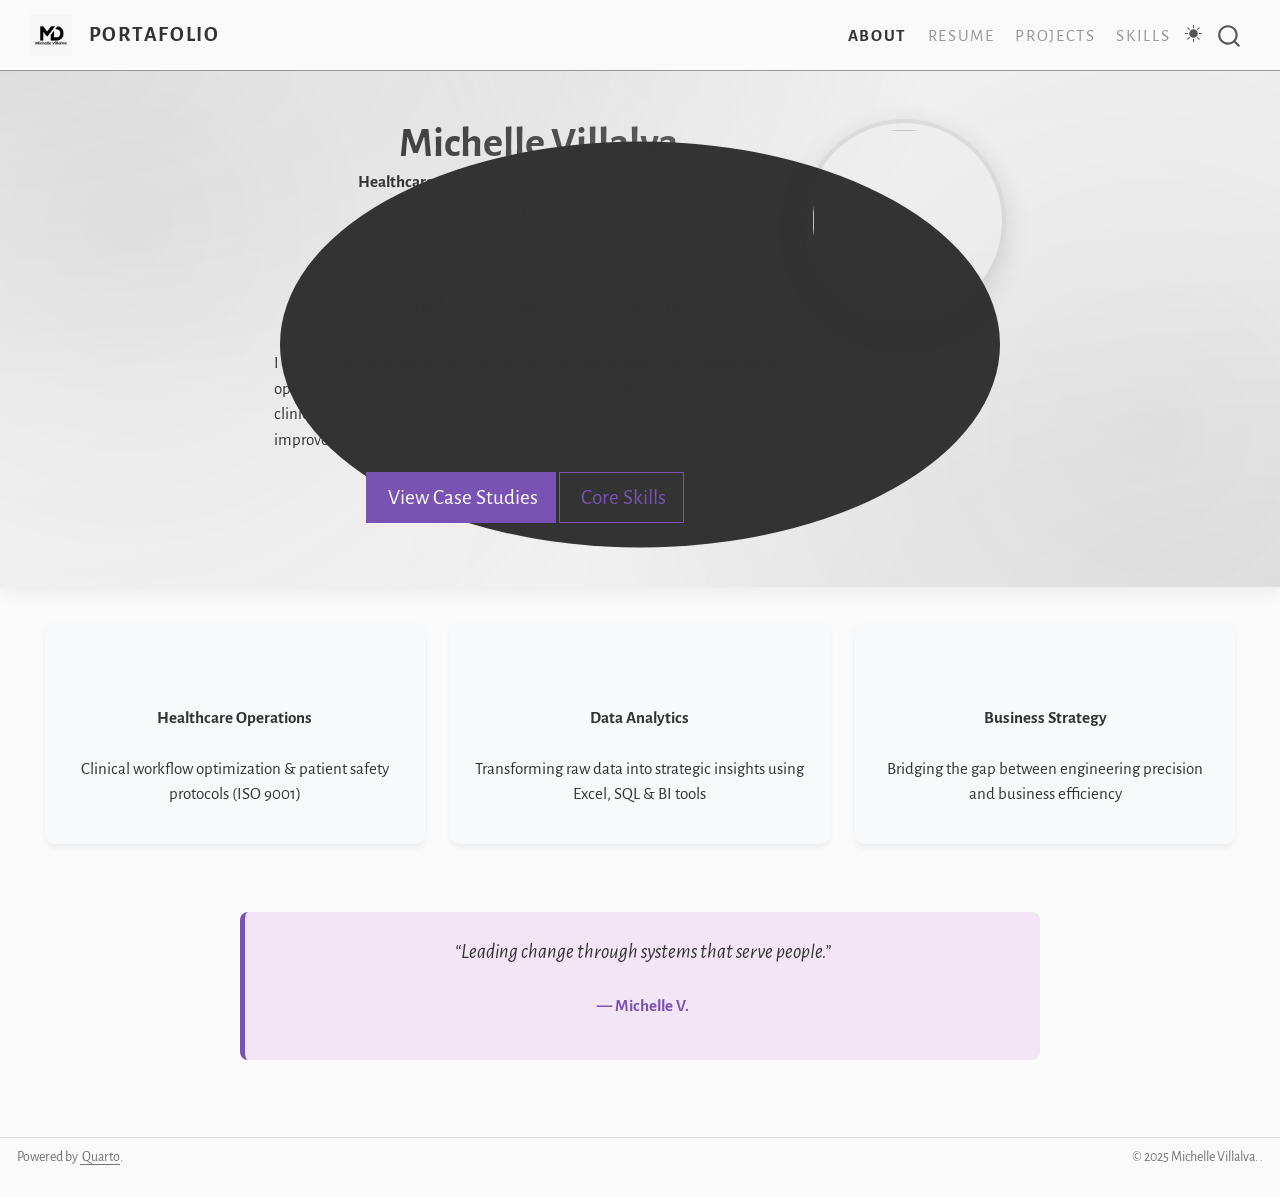
==== commit d816b4ee: "Built site for gh-pages" ====
--- a/index.html
+++ b/index.html
@@ -77,11 +77,11 @@
 
 <meta property="og:title" content="Michelle Villalva – Portafolio">
 <meta property="og:description" content="Healthcare Operations Analyst &amp; Business Strategist  MBA Candidate | Electronics Engineer">
-<meta property="og:image" content="Images/Myself.jpg">
+<meta property="og:image" content="https://mdvillalva92-lab.github.io/mvillalva-portafolio/images/Myself.jpg">
 <meta property="og:site_name" content="Portafolio">
 <meta name="twitter:title" content="Michelle Villalva – Portafolio">
 <meta name="twitter:description" content="Healthcare Operations Analyst &amp; Business Strategist  MBA Candidate | Electronics Engineer">
-<meta name="twitter:image" content="Images/Myself.jpg">
+<meta name="twitter:image" content="https://mdvillalva92-lab.github.io/mvillalva-portafolio/images/Myself.jpg">
 <meta name="twitter:card" content="summary_large_image">
 </head>
 
@@ -332,7 +332,7 @@
 </div>
 </div></div>
     </div>
-    <img src="Images/Myself.jpg" class="about-image
+    <img src="images/Myself.jpg" class="about-image
   round " style="height: 12em; width: 12em;">
   </div>
 </div>
@@ -492,7 +492,7 @@
     }
       var localhostRegex = new RegExp(/^(?:http|https):\/\/localhost\:?[0-9]*\//);
       var mailtoRegex = new RegExp(/^mailto:/);
-        var filterRegex = new RegExp('/' + window.location.host + '/');
+        var filterRegex = new RegExp("https:\/\/mdvillalva92-lab\.github\.io\/mvillalva-portafolio\/");
       var isInternal = (href) => {
           return filterRegex.test(href) || localhostRegex.test(href) || mailtoRegex.test(href);
       }
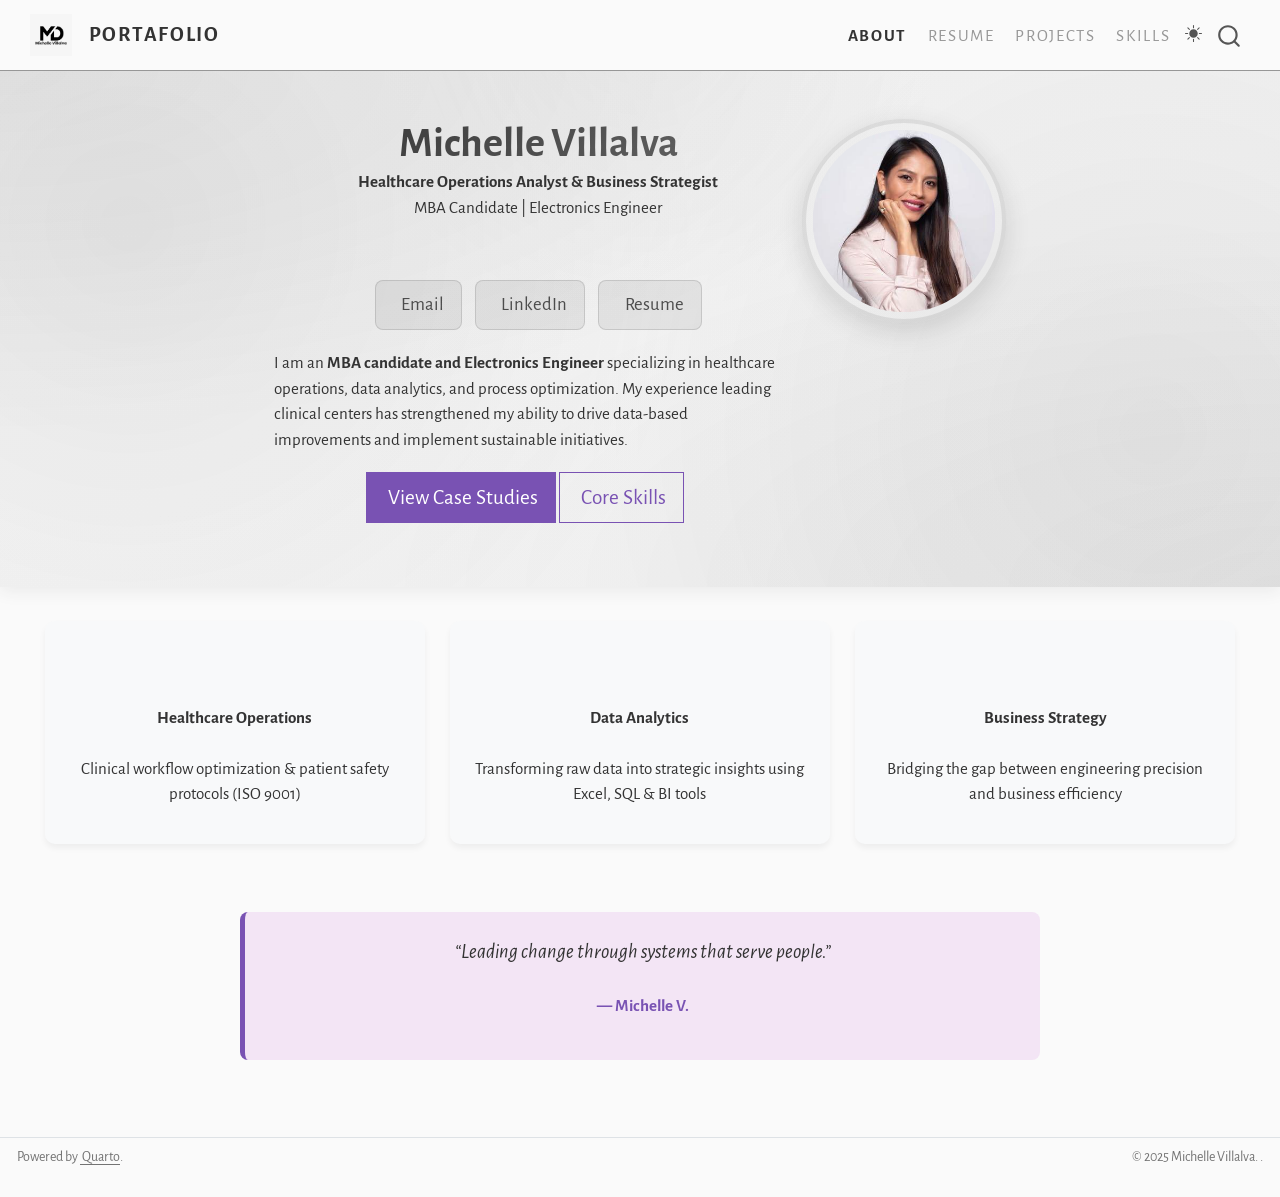
==== commit ddede6b3: "Built site for gh-pages" ====
--- a/index.html
+++ b/index.html
@@ -77,11 +77,11 @@
 
 <meta property="og:title" content="Michelle Villalva – Portafolio">
 <meta property="og:description" content="Healthcare Operations Analyst &amp; Business Strategist  MBA Candidate | Electronics Engineer">
-<meta property="og:image" content="https://mdvillalva92-lab.github.io/mvillalva-portafolio/images/Myself.jpg">
+<meta property="og:image" content="https://mdvillalva92-lab.github.io/mvillalva-portafolio/Images/Myself.jpg">
 <meta property="og:site_name" content="Portafolio">
 <meta name="twitter:title" content="Michelle Villalva – Portafolio">
 <meta name="twitter:description" content="Healthcare Operations Analyst &amp; Business Strategist  MBA Candidate | Electronics Engineer">
-<meta name="twitter:image" content="https://mdvillalva92-lab.github.io/mvillalva-portafolio/images/Myself.jpg">
+<meta name="twitter:image" content="https://mdvillalva92-lab.github.io/mvillalva-portafolio/Images/Myself.jpg">
 <meta name="twitter:card" content="summary_large_image">
 </head>
 
@@ -332,7 +332,7 @@
 </div>
 </div></div>
     </div>
-    <img src="images/Myself.jpg" class="about-image
+    <img src="Images/Myself.jpg" class="about-image
   round " style="height: 12em; width: 12em;">
   </div>
 </div>
